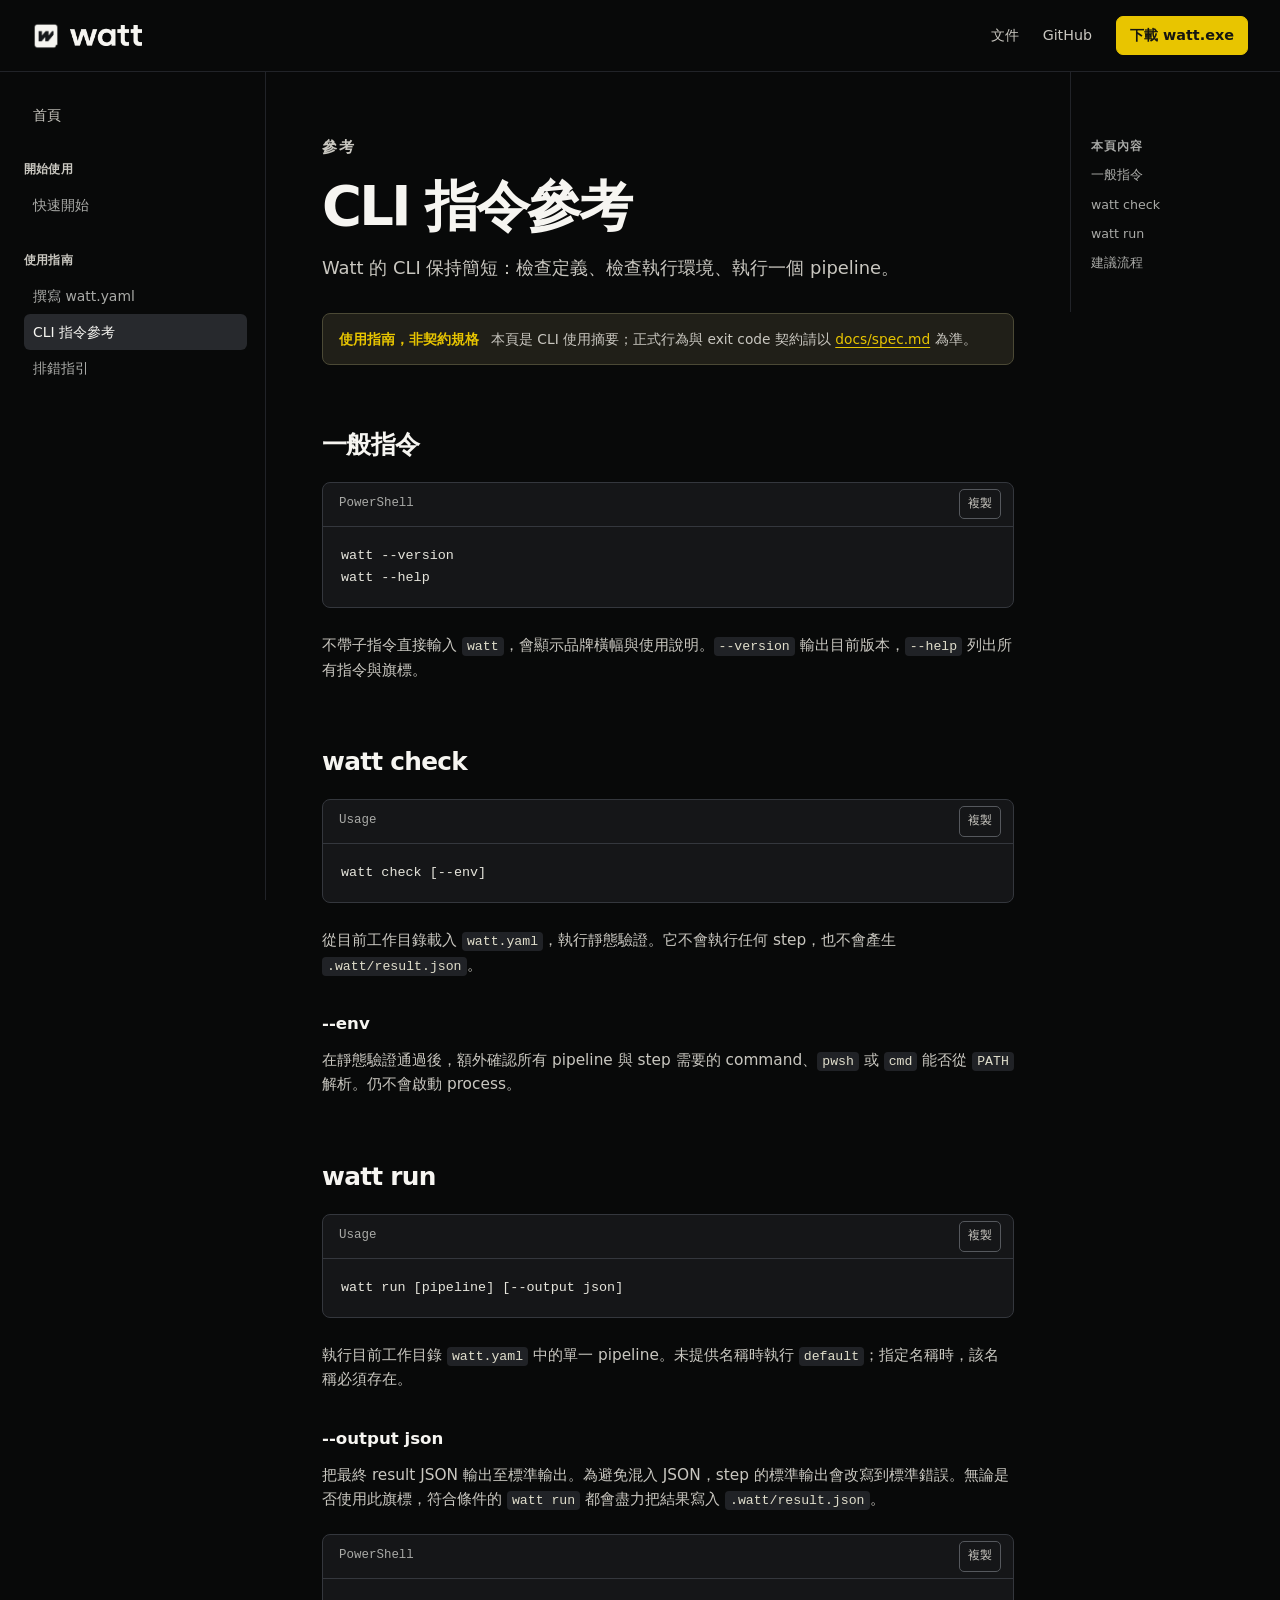
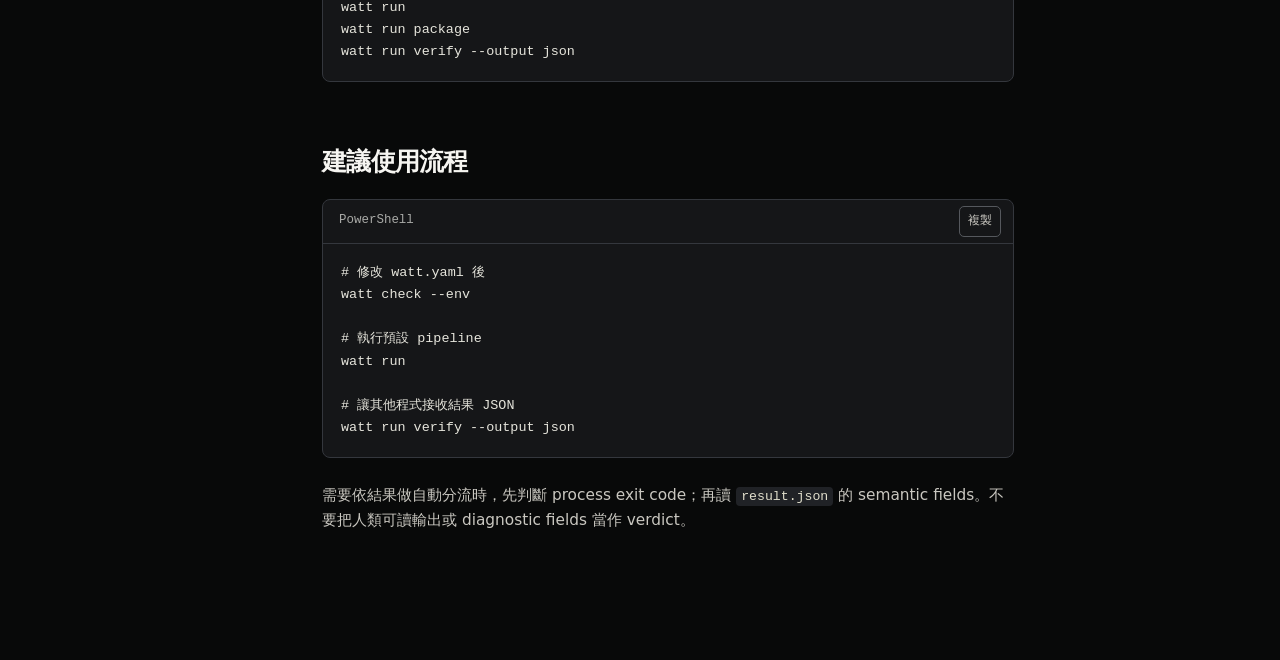
==== site/docs/cli-reference.html @ a0d7e228 "site：新增官方網站與文件站（Issue #47／#48／#49） 首頁（品牌 hero、打字機互動示意、四篇文件入口卡片）＋ 四篇使用者導向文件（快速開始、watt.yaml 撰寫手冊、CLI 指" ====
<!doctype html>
<html lang="zh-Hant"><head><meta charset="utf-8"><meta name="viewport" content="width=device-width, initial-scale=1"><title>CLI 指令參考 — Watt 文件</title><link rel="icon" type="image/png" href="../assets/img/favicon-32.png"><link rel="stylesheet" href="../assets/site.css"><script src="../assets/site.js" defer></script></head>
<body><header class="site-header"><a class="brand" href="../index.html" aria-label="Watt 首頁"><img src="../assets/img/watt-icon-inverse.png" width="28" height="28" alt=""><img class="brand-wordmark" src="../assets/img/watt-wordmark-reverse.png" width="72" height="21" alt="Watt"></a><nav class="header-nav" aria-label="主要導覽"><a href="getting-started.html">文件</a><a href="https://github.com/bext1998/WattCIAutomationEngine">GitHub</a><a class="button button-small" href="https://github.com/bext1998/WattCIAutomationEngine/releases">下載 watt.exe</a></nav></header>
<div class="docs-shell"><aside class="docs-sidebar" aria-label="文件導覽"><ul><li><a class="sidebar-home" href="../index.html">首頁</a></li></ul><h2>開始使用</h2><ul><li><a href="getting-started.html">快速開始</a></li></ul><h2>使用指南</h2><ul><li><a href="pipeline-authoring.html">撰寫 watt.yaml</a></li><li><a aria-current="page" href="cli-reference.html">CLI 指令參考</a></li><li><a href="troubleshooting.html">排錯指引</a></li></ul></aside>
<main class="docs-content"><p class="eyebrow">參考</p><h1>CLI 指令參考</h1><p class="lead">Watt 的 CLI 保持簡短：檢查定義、檢查執行環境、執行一個 pipeline。</p><aside class="guide-notice"><strong>使用指南，非契約規格</strong><span>本頁是 CLI 使用摘要；正式行為與 exit code 契約請以 <a href="https://github.com/bext1998/WattCIAutomationEngine/blob/main/docs/spec.md">docs/spec.md</a> 為準。</span></aside>
<h2 id="general">一般指令</h2><div class="code-block"><div class="code-block-header"><span>PowerShell</span><button class="copy-button" data-copy type="button">複製</button></div><pre><code>watt --version
watt --help</code></pre></div><p>不帶子指令直接輸入 <code>watt</code>，會顯示品牌橫幅與使用說明。<code>--version</code> 輸出目前版本，<code>--help</code> 列出所有指令與旗標。</p>
<h2 id="check">watt check</h2><div class="code-block"><div class="code-block-header"><span>Usage</span><button class="copy-button" data-copy type="button">複製</button></div><pre><code>watt check [--env]</code></pre></div><p>從目前工作目錄載入 <code>watt.yaml</code>，執行靜態驗證。它不會執行任何 step，也不會產生 <code>.watt/result.json</code>。</p><h3>--env</h3><p>在靜態驗證通過後，額外確認所有 pipeline 與 step 需要的 command、<code>pwsh</code> 或 <code>cmd</code> 能否從 <code>PATH</code> 解析。仍不會啟動 process。</p>
<h2 id="run">watt run</h2><div class="code-block"><div class="code-block-header"><span>Usage</span><button class="copy-button" data-copy type="button">複製</button></div><pre><code>watt run [pipeline] [--output json]</code></pre></div><p>執行目前工作目錄 <code>watt.yaml</code> 中的單一 pipeline。未提供名稱時執行 <code>default</code>；指定名稱時，該名稱必須存在。</p><h3>--output json</h3><p>把最終 result JSON 輸出至標準輸出。為避免混入 JSON，step 的標準輸出會改寫到標準錯誤。無論是否使用此旗標，符合條件的 <code>watt run</code> 都會盡力把結果寫入 <code>.watt/result.json</code>。</p><div class="code-block"><div class="code-block-header"><span>PowerShell</span><button class="copy-button" data-copy type="button">複製</button></div><pre><code>watt run
watt run package
watt run verify --output json</code></pre></div>
<h2 id="examples">建議使用流程</h2><div class="code-block"><div class="code-block-header"><span>PowerShell</span><button class="copy-button" data-copy type="button">複製</button></div><pre><code># 修改 watt.yaml 後
watt check --env

# 執行預設 pipeline
watt run

# 讓其他程式接收結果 JSON
watt run verify --output json</code></pre></div><p>需要依結果做自動分流時，先判斷 process exit code；再讀 <code>result.json</code> 的 semantic fields。不要把人類可讀輸出或 diagnostic fields 當作 verdict。</p></main>
<nav class="toc" aria-label="本頁目錄"><p>本頁內容</p><a href="#general">一般指令</a><a href="#check">watt check</a><a href="#run">watt run</a><a href="#examples">建議流程</a></nav></div></body></html>
---- site/assets/site.css ----
:root { --watt-yellow:#e8c500; --watt-carbon:#17191c; --watt-offwhite:#f6f5f1; --watt-gray:#c9c7c0; --page:#080909; --surface:#17191c; --surface-raised:#202226; --line:#2d3035; --line-soft:#212328; --text:#f6f5f1; --muted:#a9aaa7; --dim:#72746f; --max-content:760px; font-family:Inter,ui-sans-serif,system-ui,-apple-system,BlinkMacSystemFont,"Segoe UI","Noto Sans TC",sans-serif; color:var(--text); background:var(--page); }
*{box-sizing:border-box} html{background:var(--page);scroll-behavior:smooth} body{min-width:320px;margin:0;color:var(--text);background:var(--page);line-height:1.6} a{color:inherit;text-decoration:none} button{font:inherit} code,pre{font-family:"Cascadia Code","SFMono-Regular",Consolas,monospace}
.site-header{min-height:72px;display:flex;align-items:center;justify-content:space-between;gap:24px;padding:0 32px;border-bottom:1px solid var(--line-soft)}.brand{display:inline-flex;align-items:center;gap:10px;flex-shrink:0}.brand img{display:block;object-fit:contain}.brand-wordmark{height:21px;width:auto}.header-nav{display:flex;align-items:center;gap:24px;font-size:.89rem;color:var(--watt-gray)}.header-nav>a:not(.button):hover,.text-link:hover{color:var(--watt-yellow)}.button{display:inline-flex;justify-content:center;align-items:center;min-height:42px;padding:10px 17px;border:1px solid var(--watt-yellow);border-radius:7px;color:#151610;background:var(--watt-yellow);font-size:.9rem;font-weight:700;transition:background .18s ease,border-color .18s ease}.button:hover{background:#f5d52a;border-color:#f5d52a}.button-small{min-height:36px;padding:7px 13px}.text-link{display:inline-flex;gap:7px;align-items:center;font-size:.9rem;font-weight:600;color:var(--watt-gray);transition:color .18s ease}.eyebrow{margin:0 0 12px;color:var(--watt-yellow);font-size:.72rem;font-weight:750;letter-spacing:.12em}
.home-page main{overflow:hidden}.home-hero{width:min(100% - 48px,920px);margin:0 auto;padding:132px 0 110px;text-align:center}.home-hero h1{max-width:820px;margin:0 auto 28px;font-size:clamp(2.8rem,7vw,5.8rem);line-height:1.01;letter-spacing:-.055em}.home-hero h1 span{color:var(--watt-yellow)}.home-hero>p{max-width:640px;margin:0 auto;color:var(--watt-gray);font-size:clamp(1rem,1.8vw,1.17rem)}.hero-actions{display:flex;align-items:center;justify-content:center;gap:25px;margin-top:36px}.terminal-showcase{width:min(100% - 48px,920px);margin:0 auto;padding:35px;border:1px solid var(--line);border-radius:12px;background:var(--surface)}.terminal-heading{display:flex;align-items:flex-end;justify-content:space-between;gap:24px;margin-bottom:26px}.terminal-heading .eyebrow{margin-bottom:7px}.terminal-heading h2,.section-intro h2{margin:0;letter-spacing:-.035em;font-size:clamp(1.55rem,3vw,2.25rem);line-height:1.15}.terminal{min-height:278px;padding:25px 27px;overflow:auto;border:1px solid #383b40;border-radius:9px;background:#101113}.terminal pre{margin:0;color:#d9ddd4;font-size:.92rem;line-height:1.72;white-space:pre-wrap}.terminal-cursor{display:inline-block;width:8px;height:1.1em;margin-left:3px;vertical-align:-2px;background:var(--watt-yellow);animation:blink .9s step-end infinite}.terminal-caption{margin:15px 0 0;color:var(--muted);font-size:.78rem}.principles,.home-docs{width:min(100% - 48px,1120px);margin:0 auto;padding:126px 0}.section-intro{max-width:570px}.principle-grid{display:grid;grid-template-columns:repeat(3,1fr);gap:0;margin-top:44px;border-top:1px solid var(--line);border-bottom:1px solid var(--line)}.principle-grid article{min-height:195px;padding:29px 30px 26px 0;border-right:1px solid var(--line)}.principle-grid article+article{padding-left:30px}.principle-grid article:last-child{border-right:0}.principle-grid h3{margin:0 0 12px;font-size:1rem}.principle-grid p{margin:0;color:var(--muted);font-size:.92rem}.principle-grid code{color:var(--watt-yellow)}.home-docs{padding-top:15px}.docs-grid{display:grid;grid-template-columns:repeat(2,1fr);margin-top:40px;border-top:1px solid var(--line)}.docs-grid a{display:grid;grid-template-columns:42px 1fr;gap:0 12px;padding:26px 26px 27px 0;border-bottom:1px solid var(--line)}.docs-grid a:nth-child(odd){margin-right:25px}.docs-grid a:nth-child(even){padding-left:25px;border-left:1px solid var(--line)}.docs-grid a:hover strong{color:var(--watt-yellow)}.docs-grid span{grid-row:span 2;color:var(--muted);font-family:"Cascadia Code",monospace;font-size:.78rem}.docs-grid strong{margin-bottom:5px;font-size:1rem;transition:color .18s ease}.docs-grid small{color:var(--muted);font-size:.86rem}.site-footer{display:flex;justify-content:space-between;gap:16px;width:min(100% - 48px,1120px);margin:0 auto;padding:26px 0 34px;border-top:1px solid var(--line);color:var(--muted);font-size:.8rem}.site-footer a:hover{color:var(--watt-yellow)}
.docs-shell{display:grid;grid-template-columns:266px minmax(0,1fr) 210px;min-height:calc(100vh - 72px)}.docs-sidebar{position:sticky;top:0;align-self:start;height:calc(100vh - 72px);overflow-y:auto;padding:25px 18px 42px 24px;border-right:1px solid var(--line-soft)}.docs-sidebar h2{margin:27px 0 8px;color:var(--watt-gray);font-size:.75rem;letter-spacing:.02em}.docs-sidebar ul{margin:0;padding:0;list-style:none}.docs-sidebar a{display:block;padding:7px 9px;border-radius:6px;color:var(--muted);font-size:.87rem}.docs-sidebar a:hover{color:var(--text);background:var(--surface)}.docs-sidebar a[aria-current="page"]{color:var(--text);background:#27292d}.docs-sidebar .sidebar-home{padding-left:9px;color:var(--watt-gray)}.docs-content{width:min(calc(100% - 112px),var(--max-content));min-height:calc(100vh - 72px);margin-left:56px;padding:63px 0 110px}.docs-content h1{margin:0 0 17px;font-size:clamp(2.25rem,5vw,3.4rem);letter-spacing:-.05em;line-height:1.08}.docs-content h2{margin:60px 0 17px;padding-top:5px;font-size:1.55rem;letter-spacing:-.03em;line-height:1.2}.docs-content h3{margin:34px 0 10px;font-size:1.04rem}.docs-content p,.docs-content li{color:var(--watt-gray);font-size:.96rem}.docs-content p{margin:0 0 18px}.docs-content ul,.docs-content ol{padding-left:23px;margin:0 0 20px}.docs-content li+li{margin-top:8px}.docs-content a:not(.button){color:var(--watt-yellow);text-decoration:underline;text-underline-offset:3px}.lead{max-width:700px;color:var(--watt-gray);font-size:1.12rem!important;line-height:1.65}.guide-notice{display:flex;gap:12px;margin:30px 0 34px;padding:14px 16px;border:1px solid #4b4935;border-radius:8px;background:#201f18;color:var(--watt-gray);font-size:.86rem}.guide-notice strong{color:var(--watt-yellow);white-space:nowrap}.docs-content :not(pre)>code{padding:2px 5px;border-radius:4px;color:#e0decc;background:var(--surface-raised);font-size:.86em}.code-block{position:relative;margin:22px 0 25px;border:1px solid #34373d;border-radius:8px;overflow:hidden;background:#151618}.code-block-header{display:flex;align-items:center;justify-content:space-between;min-height:44px;padding:0 12px 0 16px;border-bottom:1px solid #34373d;color:var(--muted);font-family:"Cascadia Code",monospace;font-size:.78rem}.copy-button{padding:5px 8px;border:1px solid #55585d;border-radius:5px;color:var(--watt-gray);background:transparent;font-size:.73rem;cursor:pointer}.copy-button:hover,.copy-button:focus-visible{border-color:var(--watt-yellow);color:var(--watt-yellow);outline:0}.code-block pre{margin:0;padding:18px;overflow-x:auto;color:#e6e5dc;font-size:.84rem;line-height:1.65}.field-table,.exit-table{width:100%;margin:21px 0 28px;border-collapse:collapse;font-size:.88rem}.field-table th,.field-table td,.exit-table th,.exit-table td{padding:11px 12px;border:1px solid var(--line);text-align:left;vertical-align:top}.field-table th,.exit-table th{color:var(--watt-gray);background:var(--surface);font-size:.76rem}.field-table td,.exit-table td{color:var(--muted)}.field-table td:first-child,.exit-table td:first-child{color:var(--text);font-family:"Cascadia Code",monospace;white-space:nowrap}.callout{margin:25px 0;padding:15px 17px;border-left:3px solid var(--watt-yellow);background:var(--surface);color:var(--watt-gray);font-size:.9rem}.toc{position:sticky;top:0;align-self:start;padding:65px 20px 30px;border-left:1px solid var(--line-soft)}.toc p{margin:0 0 10px;color:var(--muted);font-size:.72rem;font-weight:700;letter-spacing:.09em}.toc a{display:block;margin:9px 0;color:var(--muted);font-size:.79rem}.toc a:hover{color:var(--watt-yellow)}.table-wrap{overflow-x:auto}
@keyframes blink{50%{opacity:0}}@media(max-width:980px){.docs-shell{grid-template-columns:225px minmax(0,1fr)}.toc{display:none}.docs-content{width:min(calc(100% - 96px),var(--max-content));margin-left:48px}}@media(max-width:700px){.site-header{min-height:62px;padding:0 18px}.header-nav{gap:14px;font-size:.8rem}.header-nav>a:nth-child(2){display:none}.button-small{min-height:32px;padding:6px 9px}.home-hero{width:min(100% - 36px,920px);padding:90px 0 74px;text-align:left}.home-hero h1,.home-hero>p{margin-left:0}.hero-actions{justify-content:flex-start}.terminal-showcase,.principles,.home-docs,.site-footer{width:min(100% - 36px,920px)}.terminal-showcase{padding:23px 18px}.terminal-heading{align-items:flex-start;flex-direction:column}.terminal{min-height:236px;padding:18px}.principles,.home-docs{padding:86px 0}.principle-grid,.docs-grid{grid-template-columns:1fr}.principle-grid article,.principle-grid article+article{min-height:auto;padding:24px 0;border-right:0;border-bottom:1px solid var(--line)}.principle-grid article:last-child{border-bottom:0}.docs-grid a:nth-child(odd){margin-right:0}.docs-grid a:nth-child(even){padding-left:0;border-left:0}.site-footer{flex-direction:column}.docs-shell{display:block}.docs-sidebar{position:static;height:auto;padding:13px 18px;overflow-x:auto;border-right:0;border-bottom:1px solid var(--line-soft);white-space:nowrap}.docs-sidebar h2{display:none}.docs-sidebar ul{display:flex;gap:4px}.docs-sidebar a{display:inline-block}.docs-sidebar .sidebar-home{margin-right:8px}.docs-content{width:min(100% - 36px,var(--max-content));min-height:auto;margin-left:0;padding:46px 0 80px}.docs-content h2{margin-top:47px}.guide-notice{align-items:flex-start;flex-direction:column;gap:5px}}@media(prefers-reduced-motion:reduce){html{scroll-behavior:auto}.terminal-cursor{animation:none}}
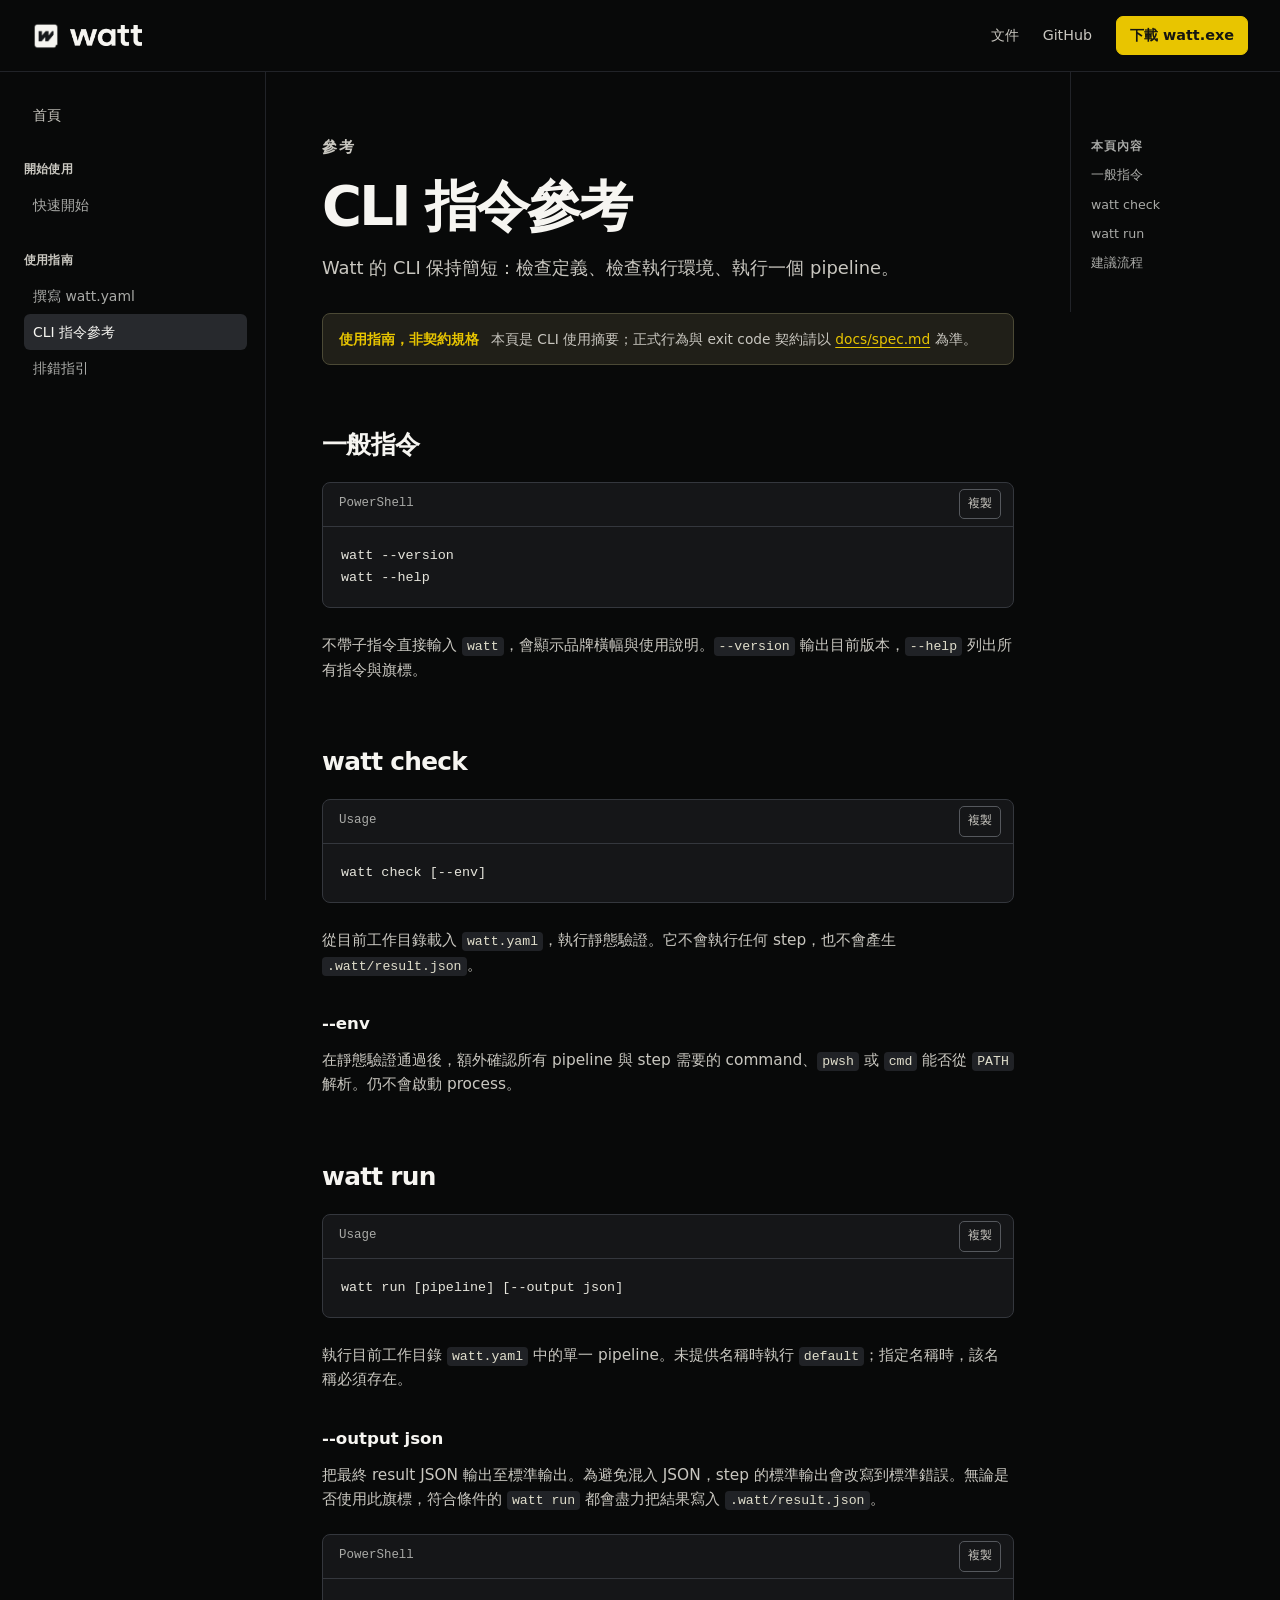
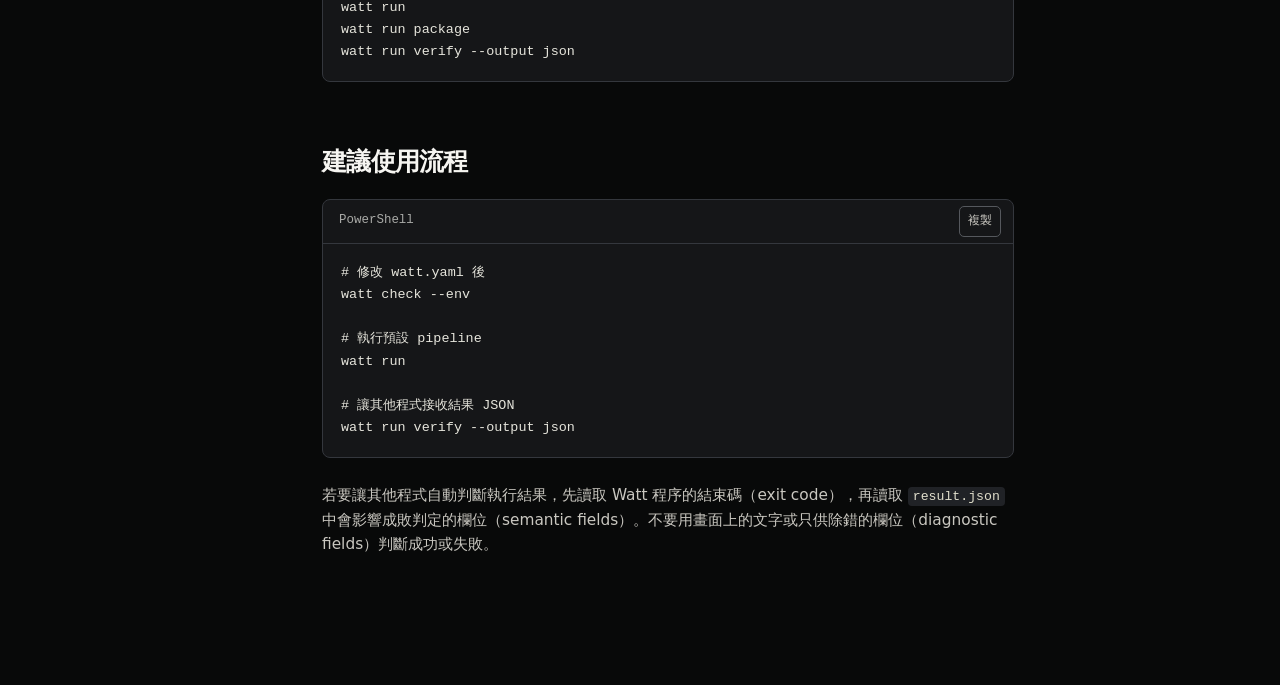
==== commit 64ede7c0: "site：文案講人話——首次出現的術語加上白話定義（plain-language audit）" ====
--- a/site/docs/cli-reference.html
+++ b/site/docs/cli-reference.html
@@ -16,5 +16,5 @@
 watt run
 
 # 讓其他程式接收結果 JSON
-watt run verify --output json</code></pre></div><p>需要依結果做自動分流時，先判斷 process exit code；再讀 <code>result.json</code> 的 semantic fields。不要把人類可讀輸出或 diagnostic fields 當作 verdict。</p></main>
+watt run verify --output json</code></pre></div><p>若要讓其他程式自動判斷執行結果，先讀取 Watt 程序的結束碼（exit code），再讀取 <code>result.json</code> 中會影響成敗判定的欄位（semantic fields）。不要用畫面上的文字或只供除錯的欄位（diagnostic fields）判斷成功或失敗。</p></main>
 <nav class="toc" aria-label="本頁目錄"><p>本頁內容</p><a href="#general">一般指令</a><a href="#check">watt check</a><a href="#run">watt run</a><a href="#examples">建議流程</a></nav></div></body></html>
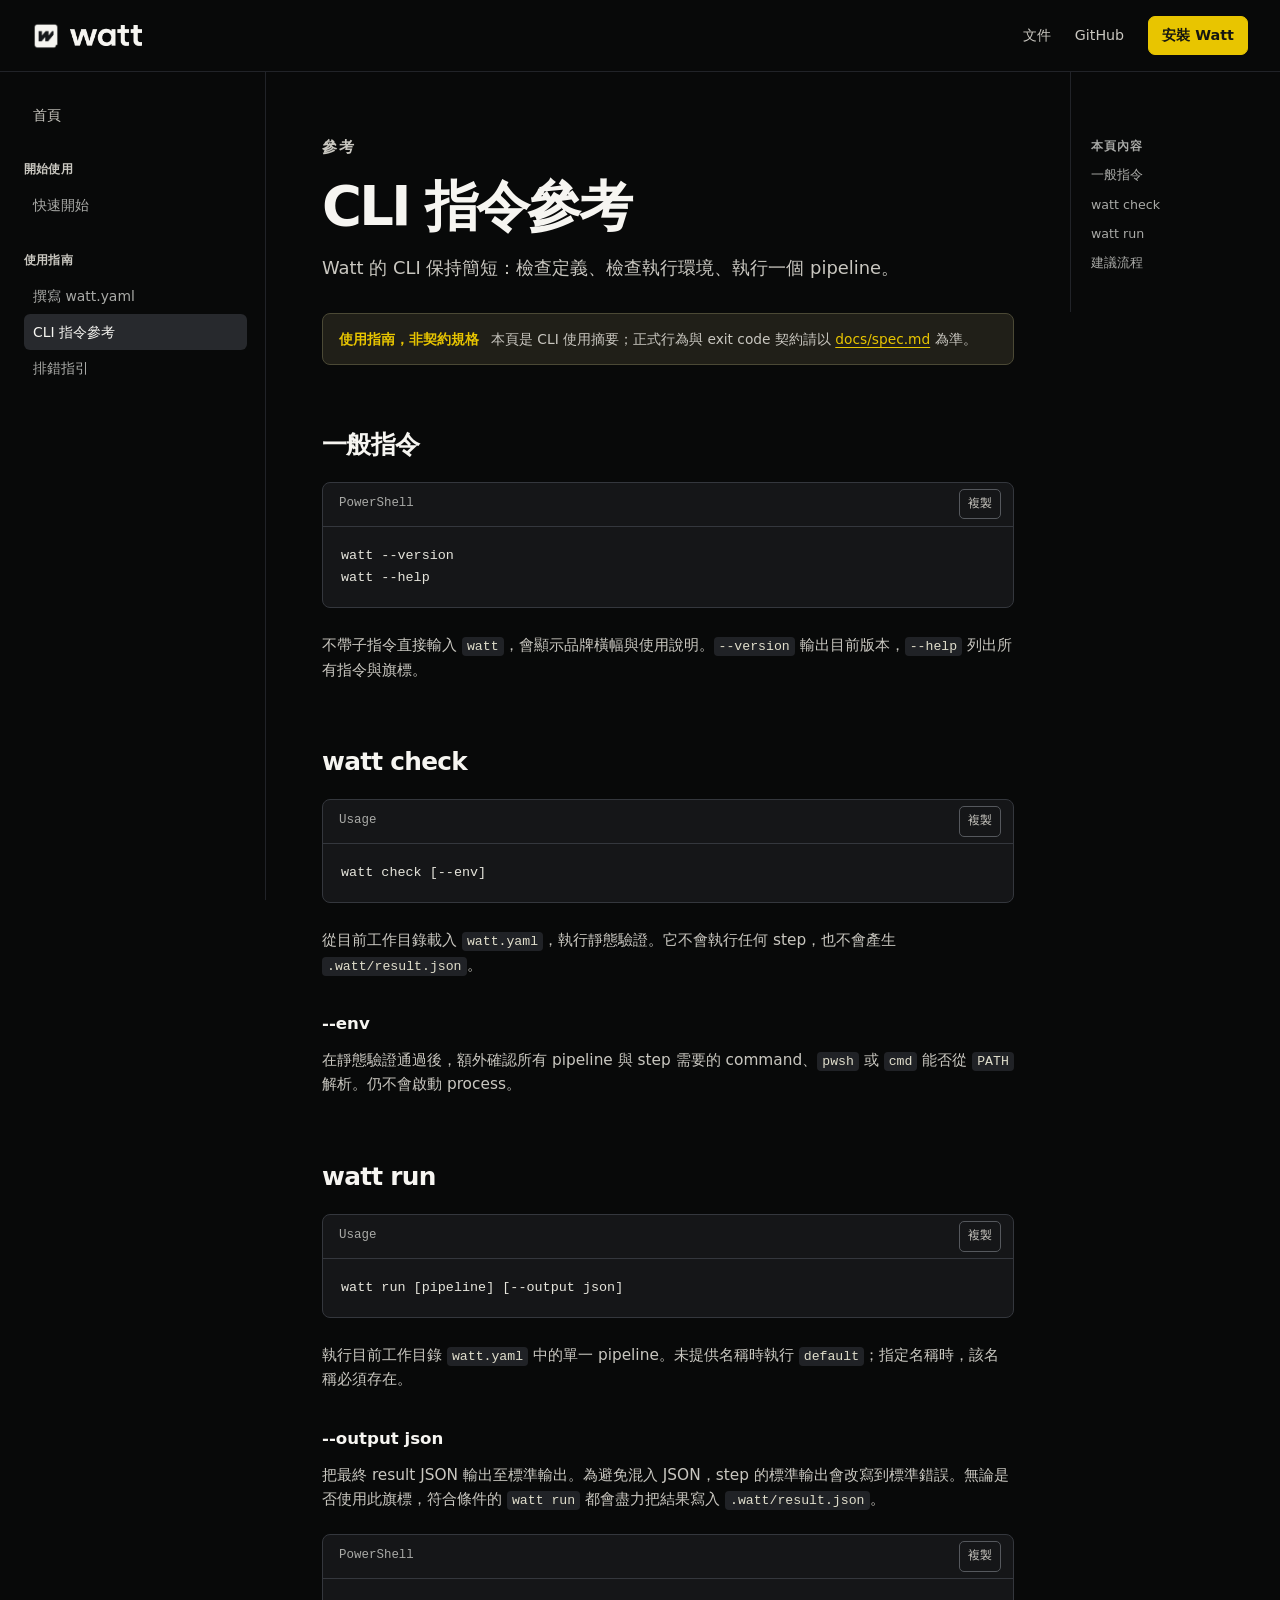
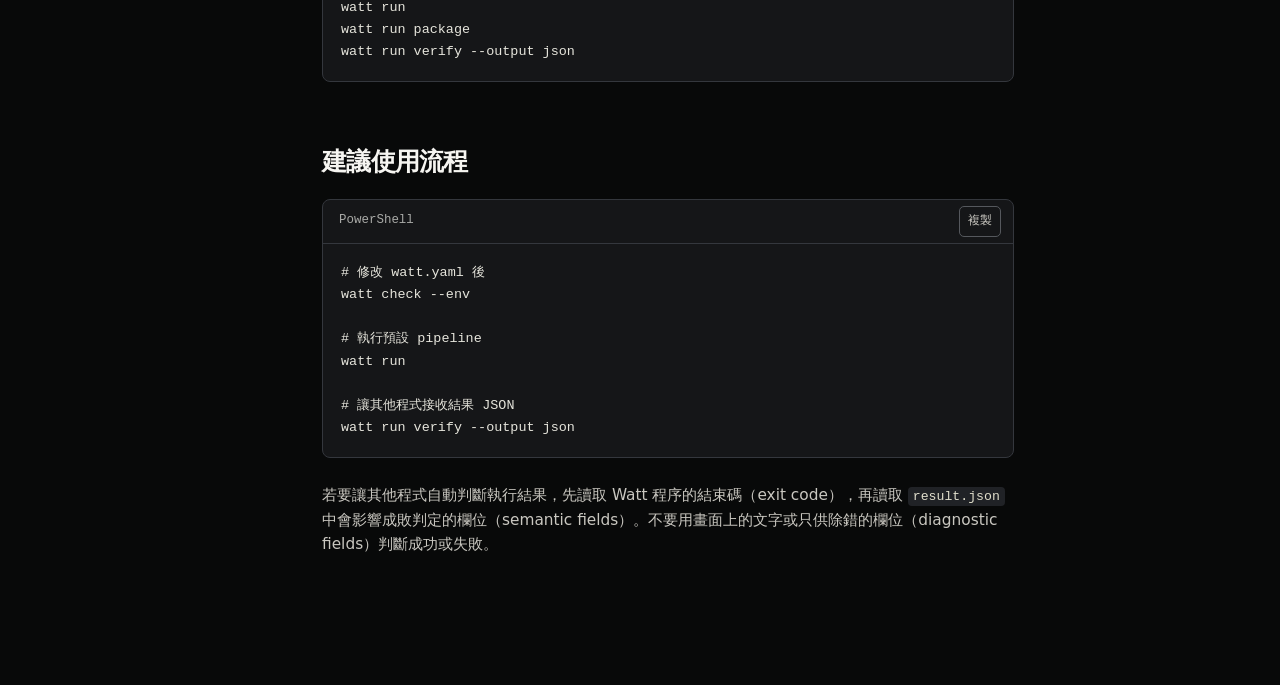
==== commit 20e87662: "feat: add Windows PowerShell installer Closes #54" ====
--- a/site/docs/cli-reference.html
+++ b/site/docs/cli-reference.html
@@ -1,6 +1,6 @@
 <!doctype html>
 <html lang="zh-Hant"><head><meta charset="utf-8"><meta name="viewport" content="width=device-width, initial-scale=1"><title>CLI 指令參考 — Watt 文件</title><link rel="icon" type="image/png" href="../assets/img/favicon-32.png"><link rel="stylesheet" href="../assets/site.css"><script src="../assets/site.js" defer></script></head>
-<body><header class="site-header"><a class="brand" href="../index.html" aria-label="Watt 首頁"><img src="../assets/img/watt-icon-inverse.png" width="28" height="28" alt=""><img class="brand-wordmark" src="../assets/img/watt-wordmark-reverse.png" width="72" height="21" alt="Watt"></a><nav class="header-nav" aria-label="主要導覽"><a href="getting-started.html">文件</a><a href="https://github.com/bext1998/WattCIAutomationEngine">GitHub</a><a class="button button-small" href="https://github.com/bext1998/WattCIAutomationEngine/releases">下載 watt.exe</a></nav></header>
+<body><header class="site-header"><a class="brand" href="../index.html" aria-label="Watt 首頁"><img src="../assets/img/watt-icon-inverse.png" width="28" height="28" alt=""><img class="brand-wordmark" src="../assets/img/watt-wordmark-reverse.png" width="72" height="21" alt="Watt"></a><nav class="header-nav" aria-label="主要導覽"><a href="getting-started.html">文件</a><a href="https://github.com/bext1998/WattCIAutomationEngine">GitHub</a><a class="button button-small" href="getting-started.html#install">安裝 Watt</a></nav></header>
 <div class="docs-shell"><aside class="docs-sidebar" aria-label="文件導覽"><ul><li><a class="sidebar-home" href="../index.html">首頁</a></li></ul><h2>開始使用</h2><ul><li><a href="getting-started.html">快速開始</a></li></ul><h2>使用指南</h2><ul><li><a href="pipeline-authoring.html">撰寫 watt.yaml</a></li><li><a aria-current="page" href="cli-reference.html">CLI 指令參考</a></li><li><a href="troubleshooting.html">排錯指引</a></li></ul></aside>
 <main class="docs-content"><p class="eyebrow">參考</p><h1>CLI 指令參考</h1><p class="lead">Watt 的 CLI 保持簡短：檢查定義、檢查執行環境、執行一個 pipeline。</p><aside class="guide-notice"><strong>使用指南，非契約規格</strong><span>本頁是 CLI 使用摘要；正式行為與 exit code 契約請以 <a href="https://github.com/bext1998/WattCIAutomationEngine/blob/main/docs/spec.md">docs/spec.md</a> 為準。</span></aside>
 <h2 id="general">一般指令</h2><div class="code-block"><div class="code-block-header"><span>PowerShell</span><button class="copy-button" data-copy type="button">複製</button></div><pre><code>watt --version
--- a/site/assets/site.css
+++ b/site/assets/site.css
@@ -3,4 +3,4 @@
 .site-header{min-height:72px;display:flex;align-items:center;justify-content:space-between;gap:24px;padding:0 32px;border-bottom:1px solid var(--line-soft)}.brand{display:inline-flex;align-items:center;gap:10px;flex-shrink:0}.brand img{display:block;object-fit:contain}.brand-wordmark{height:21px;width:auto}.header-nav{display:flex;align-items:center;gap:24px;font-size:.89rem;color:var(--watt-gray)}.header-nav>a:not(.button):hover,.text-link:hover{color:var(--watt-yellow)}.button{display:inline-flex;justify-content:center;align-items:center;min-height:42px;padding:10px 17px;border:1px solid var(--watt-yellow);border-radius:7px;color:#151610;background:var(--watt-yellow);font-size:.9rem;font-weight:700;transition:background .18s ease,border-color .18s ease}.button:hover{background:#f5d52a;border-color:#f5d52a}.button-small{min-height:36px;padding:7px 13px}.text-link{display:inline-flex;gap:7px;align-items:center;font-size:.9rem;font-weight:600;color:var(--watt-gray);transition:color .18s ease}.eyebrow{margin:0 0 12px;color:var(--watt-yellow);font-size:.72rem;font-weight:750;letter-spacing:.12em}
 .home-page main{overflow:hidden}.home-hero{width:min(100% - 48px,920px);margin:0 auto;padding:132px 0 110px;text-align:center}.home-hero h1{max-width:820px;margin:0 auto 28px;font-size:clamp(2.8rem,7vw,5.8rem);line-height:1.01;letter-spacing:-.055em}.home-hero h1 span{color:var(--watt-yellow)}.home-hero>p{max-width:640px;margin:0 auto;color:var(--watt-gray);font-size:clamp(1rem,1.8vw,1.17rem)}.hero-actions{display:flex;align-items:center;justify-content:center;gap:25px;margin-top:36px}.terminal-showcase{width:min(100% - 48px,920px);margin:0 auto;padding:35px;border:1px solid var(--line);border-radius:12px;background:var(--surface)}.terminal-heading{display:flex;align-items:flex-end;justify-content:space-between;gap:24px;margin-bottom:26px}.terminal-heading .eyebrow{margin-bottom:7px}.terminal-heading h2,.section-intro h2{margin:0;letter-spacing:-.035em;font-size:clamp(1.55rem,3vw,2.25rem);line-height:1.15}.terminal{min-height:278px;padding:25px 27px;overflow:auto;border:1px solid #383b40;border-radius:9px;background:#101113}.terminal pre{margin:0;color:#d9ddd4;font-size:.92rem;line-height:1.72;white-space:pre-wrap}.terminal-cursor{display:inline-block;width:8px;height:1.1em;margin-left:3px;vertical-align:-2px;background:var(--watt-yellow);animation:blink .9s step-end infinite}.terminal-caption{margin:15px 0 0;color:var(--muted);font-size:.78rem}.principles,.home-docs{width:min(100% - 48px,1120px);margin:0 auto;padding:126px 0}.section-intro{max-width:570px}.principle-grid{display:grid;grid-template-columns:repeat(3,1fr);gap:0;margin-top:44px;border-top:1px solid var(--line);border-bottom:1px solid var(--line)}.principle-grid article{min-height:195px;padding:29px 30px 26px 0;border-right:1px solid var(--line)}.principle-grid article+article{padding-left:30px}.principle-grid article:last-child{border-right:0}.principle-grid h3{margin:0 0 12px;font-size:1rem}.principle-grid p{margin:0;color:var(--muted);font-size:.92rem}.principle-grid code{color:var(--watt-yellow)}.home-docs{padding-top:15px}.docs-grid{display:grid;grid-template-columns:repeat(2,1fr);margin-top:40px;border-top:1px solid var(--line)}.docs-grid a{display:grid;grid-template-columns:42px 1fr;gap:0 12px;padding:26px 26px 27px 0;border-bottom:1px solid var(--line)}.docs-grid a:nth-child(odd){margin-right:25px}.docs-grid a:nth-child(even){padding-left:25px;border-left:1px solid var(--line)}.docs-grid a:hover strong{color:var(--watt-yellow)}.docs-grid span{grid-row:span 2;color:var(--muted);font-family:"Cascadia Code",monospace;font-size:.78rem}.docs-grid strong{margin-bottom:5px;font-size:1rem;transition:color .18s ease}.docs-grid small{color:var(--muted);font-size:.86rem}.site-footer{display:flex;justify-content:space-between;gap:16px;width:min(100% - 48px,1120px);margin:0 auto;padding:26px 0 34px;border-top:1px solid var(--line);color:var(--muted);font-size:.8rem}.site-footer a:hover{color:var(--watt-yellow)}
 .docs-shell{display:grid;grid-template-columns:266px minmax(0,1fr) 210px;min-height:calc(100vh - 72px)}.docs-sidebar{position:sticky;top:0;align-self:start;height:calc(100vh - 72px);overflow-y:auto;padding:25px 18px 42px 24px;border-right:1px solid var(--line-soft)}.docs-sidebar h2{margin:27px 0 8px;color:var(--watt-gray);font-size:.75rem;letter-spacing:.02em}.docs-sidebar ul{margin:0;padding:0;list-style:none}.docs-sidebar a{display:block;padding:7px 9px;border-radius:6px;color:var(--muted);font-size:.87rem}.docs-sidebar a:hover{color:var(--text);background:var(--surface)}.docs-sidebar a[aria-current="page"]{color:var(--text);background:#27292d}.docs-sidebar .sidebar-home{padding-left:9px;color:var(--watt-gray)}.docs-content{width:min(calc(100% - 112px),var(--max-content));min-height:calc(100vh - 72px);margin-left:56px;padding:63px 0 110px}.docs-content h1{margin:0 0 17px;font-size:clamp(2.25rem,5vw,3.4rem);letter-spacing:-.05em;line-height:1.08}.docs-content h2{margin:60px 0 17px;padding-top:5px;font-size:1.55rem;letter-spacing:-.03em;line-height:1.2}.docs-content h3{margin:34px 0 10px;font-size:1.04rem}.docs-content p,.docs-content li{color:var(--watt-gray);font-size:.96rem}.docs-content p{margin:0 0 18px}.docs-content ul,.docs-content ol{padding-left:23px;margin:0 0 20px}.docs-content li+li{margin-top:8px}.docs-content a:not(.button){color:var(--watt-yellow);text-decoration:underline;text-underline-offset:3px}.lead{max-width:700px;color:var(--watt-gray);font-size:1.12rem!important;line-height:1.65}.guide-notice{display:flex;gap:12px;margin:30px 0 34px;padding:14px 16px;border:1px solid #4b4935;border-radius:8px;background:#201f18;color:var(--watt-gray);font-size:.86rem}.guide-notice strong{color:var(--watt-yellow);white-space:nowrap}.docs-content :not(pre)>code{padding:2px 5px;border-radius:4px;color:#e0decc;background:var(--surface-raised);font-size:.86em}.code-block{position:relative;margin:22px 0 25px;border:1px solid #34373d;border-radius:8px;overflow:hidden;background:#151618}.code-block-header{display:flex;align-items:center;justify-content:space-between;min-height:44px;padding:0 12px 0 16px;border-bottom:1px solid #34373d;color:var(--muted);font-family:"Cascadia Code",monospace;font-size:.78rem}.copy-button{padding:5px 8px;border:1px solid #55585d;border-radius:5px;color:var(--watt-gray);background:transparent;font-size:.73rem;cursor:pointer}.copy-button:hover,.copy-button:focus-visible{border-color:var(--watt-yellow);color:var(--watt-yellow);outline:0}.code-block pre{margin:0;padding:18px;overflow-x:auto;color:#e6e5dc;font-size:.84rem;line-height:1.65}.field-table,.exit-table{width:100%;margin:21px 0 28px;border-collapse:collapse;font-size:.88rem}.field-table th,.field-table td,.exit-table th,.exit-table td{padding:11px 12px;border:1px solid var(--line);text-align:left;vertical-align:top}.field-table th,.exit-table th{color:var(--watt-gray);background:var(--surface);font-size:.76rem}.field-table td,.exit-table td{color:var(--muted)}.field-table td:first-child,.exit-table td:first-child{color:var(--text);font-family:"Cascadia Code",monospace;white-space:nowrap}.callout{margin:25px 0;padding:15px 17px;border-left:3px solid var(--watt-yellow);background:var(--surface);color:var(--watt-gray);font-size:.9rem}.toc{position:sticky;top:0;align-self:start;padding:65px 20px 30px;border-left:1px solid var(--line-soft)}.toc p{margin:0 0 10px;color:var(--muted);font-size:.72rem;font-weight:700;letter-spacing:.09em}.toc a{display:block;margin:9px 0;color:var(--muted);font-size:.79rem}.toc a:hover{color:var(--watt-yellow)}.table-wrap{overflow-x:auto}
-@keyframes blink{50%{opacity:0}}@media(max-width:980px){.docs-shell{grid-template-columns:225px minmax(0,1fr)}.toc{display:none}.docs-content{width:min(calc(100% - 96px),var(--max-content));margin-left:48px}}@media(max-width:700px){.site-header{min-height:62px;padding:0 18px}.header-nav{gap:14px;font-size:.8rem}.header-nav>a:nth-child(2){display:none}.button-small{min-height:32px;padding:6px 9px}.home-hero{width:min(100% - 36px,920px);padding:90px 0 74px;text-align:left}.home-hero h1,.home-hero>p{margin-left:0}.hero-actions{justify-content:flex-start}.terminal-showcase,.principles,.home-docs,.site-footer{width:min(100% - 36px,920px)}.terminal-showcase{padding:23px 18px}.terminal-heading{align-items:flex-start;flex-direction:column}.terminal{min-height:236px;padding:18px}.principles,.home-docs{padding:86px 0}.principle-grid,.docs-grid{grid-template-columns:1fr}.principle-grid article,.principle-grid article+article{min-height:auto;padding:24px 0;border-right:0;border-bottom:1px solid var(--line)}.principle-grid article:last-child{border-bottom:0}.docs-grid a:nth-child(odd){margin-right:0}.docs-grid a:nth-child(even){padding-left:0;border-left:0}.site-footer{flex-direction:column}.docs-shell{display:block}.docs-sidebar{position:static;height:auto;padding:13px 18px;overflow-x:auto;border-right:0;border-bottom:1px solid var(--line-soft);white-space:nowrap}.docs-sidebar h2{display:none}.docs-sidebar ul{display:flex;gap:4px}.docs-sidebar a{display:inline-block}.docs-sidebar .sidebar-home{margin-right:8px}.docs-content{width:min(100% - 36px,var(--max-content));min-height:auto;margin-left:0;padding:46px 0 80px}.docs-content h2{margin-top:47px}.guide-notice{align-items:flex-start;flex-direction:column;gap:5px}}@media(prefers-reduced-motion:reduce){html{scroll-behavior:auto}.terminal-cursor{animation:none}}
+@keyframes blink{50%{opacity:0}}@media(max-width:980px){.docs-shell{grid-template-columns:225px minmax(0,1fr)}.toc{display:none}.docs-content{width:min(calc(100% - 96px),var(--max-content));margin-left:48px}}@media(max-width:700px){.site-header{min-height:62px;padding:0 18px}.header-nav{gap:14px;font-size:.8rem}.header-nav>a:nth-child(2){display:none}.button-small{min-height:32px;padding:6px 9px}.home-hero{width:min(100% - 36px,920px);padding:90px 0 74px;text-align:left}.home-hero h1,.home-hero>p{margin-left:0}.hero-actions{justify-content:flex-start}.terminal-showcase,.principles,.home-docs,.site-footer{width:min(100% - 36px,920px)}.terminal-showcase{padding:23px 18px}.terminal-heading{align-items:flex-start;flex-direction:column}.terminal{min-height:236px;padding:18px}.principles,.home-docs{padding:86px 0}.principle-grid,.docs-grid{grid-template-columns:1fr}.principle-grid article,.principle-grid article+article{min-height:auto;padding:24px 0;border-right:0;border-bottom:1px solid var(--line)}.principle-grid article:last-child{border-bottom:0}.docs-grid a:nth-child(odd){margin-right:0}.docs-grid a:nth-child(even){padding-left:0;border-left:0}.site-footer{flex-direction:column}.docs-shell{display:block}.docs-sidebar{position:static;height:auto;padding:13px 18px;overflow-x:auto;border-right:0;border-bottom:1px solid var(--line-soft);white-space:nowrap;display:flex;align-items:center;gap:4px}.docs-sidebar h2{display:none}.docs-sidebar ul{display:flex;gap:4px}.docs-sidebar a{display:inline-block}.docs-sidebar .sidebar-home{margin-right:8px}.docs-content{width:min(100% - 36px,var(--max-content));min-height:auto;margin:0 auto;padding:46px 0 80px}.docs-content h2{margin-top:47px}.guide-notice{align-items:flex-start;flex-direction:column;gap:5px}}@media(prefers-reduced-motion:reduce){html{scroll-behavior:auto}.terminal-cursor{animation:none}}
